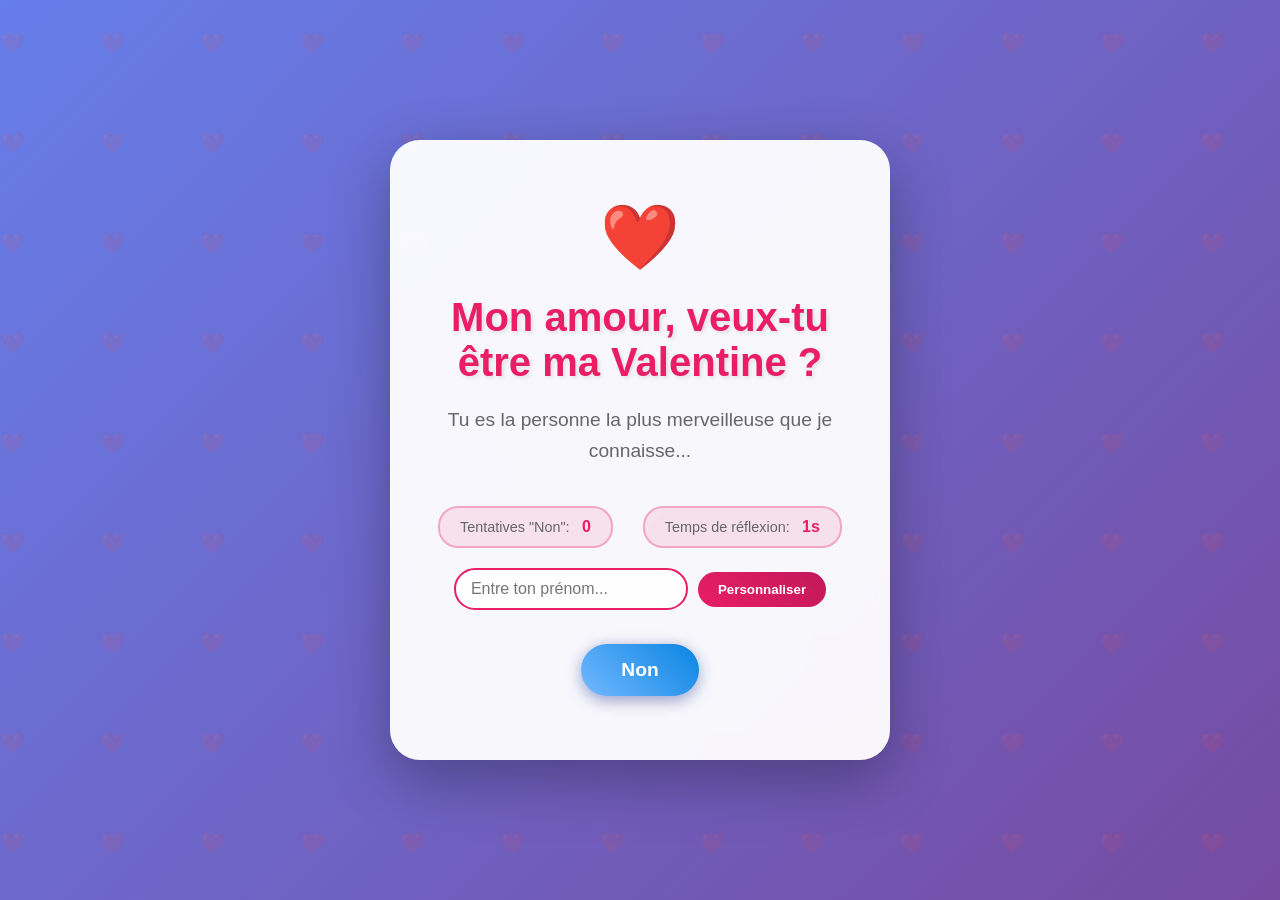
==== index.html @ cc2abc17 "Initial commit" ====
<!DOCTYPE html>
<html lang="fr">
<head>
    <meta charset="UTF-8">
    <meta name="viewport" content="width=device-width, initial-scale=1.0">
    <title>Veux-tu être ma Valentine ?</title>
    <link rel="stylesheet" href="style.css">
</head>
<body>
    <div class="container">
        <div class="heart-animation">❤️</div>
        <h1 class="title"><span id="custom-name">Mon amour</span>, veux-tu être ma Valentine ?</h1>
        <p class="subtitle">Tu es la personne la plus merveilleuse que je connaisse...</p>
        
        <div class="stats-container">
            <div class="stat-item">
                <span class="stat-label">Tentatives "Non":</span>
                <span id="attempt-count" class="stat-value">0</span>
            </div>
            <div class="stat-item">
                <span class="stat-label">Temps de réflexion:</span>
                <span id="timer" class="stat-value">0s</span>
            </div>
        </div>
        
        <div class="name-input-container">
            <input type="text" id="name-input" placeholder="Entre ton prénom..." maxlength="20">
            <button id="name-btn" class="btn-name">Personnaliser</button>
        </div>
        
        <div class="buttons-container">
            <button id="btn-yes" class="btn btn-yes">Oui</button>
            <button id="btn-no" class="btn btn-no">Non</button>
        </div>
        
        <div id="success-message" class="hidden">
            <h2>🎉 Oui ! Je suis si heureux ! 🎉</h2>
            <p>Nous allons passer une magnifique Saint-Valentine ensemble !</p>
            <div class="final-stats">
                <p>⏱️ Tu as mis <span id="final-time">0</span> secondes pour décider !</p>
                <p>🎯 Tu as essayé <span id="final-attempts">0</span> fois de dire non !</p>
            </div>
            <div class="hearts">❤️ 💕 💖 💗 💓 💝</div>
            <div id="quote-container" class="quote-container">
                <p class="quote"></p>
            </div>
            
            <div class="share-container">
                <button id="share-btn" class="btn-share">📱 Partager la bonne nouvelle</button>
            </div>
            
            <div class="secret-messages">
                <p class="secret-message" style="animation-delay: 1s">💝 Tu me rends le plus heureux des hommes</p>
                <p class="secret-message" style="animation-delay: 2s">🌹 Chaque moment avec toi est un trésor</p>
                <p class="secret-message" style="animation-delay: 3s">✨ Tu es mon soleil, mes étoiles, ma lune</p>
            </div>
        </div>
    </div>
    
    <script src="script.js"></script>
</body>
</html>
---- style.css ----
* {
    margin: 0;
    padding: 0;
    box-sizing: border-box;
}

body {
    font-family: 'Arial', sans-serif;
    background: linear-gradient(135deg, #667eea 0%, #764ba2 100%);
    min-height: 100vh;
    display: flex;
    justify-content: center;
    align-items: center;
    overflow: hidden;
    position: relative;
}

body::before {
    content: '';
    position: absolute;
    top: 0;
    left: 0;
    right: 0;
    bottom: 0;
    background: url('data:image/svg+xml,<svg xmlns="http://www.w3.org/2000/svg" viewBox="0 0 100 100"><text y="50" font-size="20" fill="rgba(255,255,255,0.1)">❤️</text></svg>');
    background-size: 100px 100px;
    animation: float-hearts 20s linear infinite;
    pointer-events: none;
}

@keyframes float-hearts {
    0% { transform: translateY(100vh) rotate(0deg); }
    100% { transform: translateY(-100px) rotate(360deg); }
}

.container {
    text-align: center;
    background: rgba(255, 255, 255, 0.95);
    padding: 60px 40px;
    border-radius: 30px;
    box-shadow: 0 20px 60px rgba(0, 0, 0, 0.3);
    max-width: 500px;
    position: relative;
    z-index: 10;
    backdrop-filter: blur(10px);
}

.heart-animation {
    font-size: 4rem;
    animation: heartbeat 1.5s ease-in-out infinite;
    margin-bottom: 20px;
}

@keyframes heartbeat {
    0%, 100% { transform: scale(1); }
    50% { transform: scale(1.2); }
}

.title {
    color: #e91e63;
    font-size: 2.5rem;
    margin-bottom: 20px;
    text-shadow: 2px 2px 4px rgba(0, 0, 0, 0.1);
    animation: glow 2s ease-in-out infinite alternate;
}

@keyframes glow {
    from { text-shadow: 2px 2px 4px rgba(0, 0, 0, 0.1), 0 0 10px rgba(233, 30, 99, 0.3); }
    to { text-shadow: 2px 2px 4px rgba(0, 0, 0, 0.1), 0 0 20px rgba(233, 30, 99, 0.6); }
}

.subtitle {
    color: #666;
    font-size: 1.2rem;
    margin-bottom: 40px;
    line-height: 1.6;
}

.buttons-container {
    display: flex;
    gap: 30px;
    justify-content: center;
    align-items: center;
    margin-top: 30px;
    position: relative;
    min-height: 60px;
}

.btn {
    padding: 15px 40px;
    font-size: 1.2rem;
    border: none;
    border-radius: 50px;
    cursor: pointer;
    font-weight: bold;
    transition: all 0.3s ease;
    position: relative;
    overflow: hidden;
}

.btn::before {
    content: '';
    position: absolute;
    top: 50%;
    left: 50%;
    width: 0;
    height: 0;
    border-radius: 50%;
    background: rgba(255, 255, 255, 0.5);
    transform: translate(-50%, -50%);
    transition: width 0.6s, height 0.6s;
}

.btn:hover::before {
    width: 300px;
    height: 300px;
}

.btn-yes {
    background: linear-gradient(45deg, #ff6b6b, #ee5a6f);
    color: white;
    box-shadow: 0 4px 15px rgba(238, 90, 111, 0.4);
}

.btn-yes:hover {
    transform: translateY(-3px);
    box-shadow: 0 6px 20px rgba(238, 90, 111, 0.6);
    background: linear-gradient(45deg, #ff5252, #e91e63);
}

.btn-no {
    background: linear-gradient(45deg, #74b9ff, #0984e3);
    color: white;
    box-shadow: 0 4px 15px rgba(9, 132, 227, 0.4);
    position: absolute;
    transition: all 0.2s ease;
}

.btn-no:hover {
    transform: translateY(-3px);
    box-shadow: 0 6px 20px rgba(9, 132, 227, 0.6);
    background: linear-gradient(45deg, #0984e3, #74b9ff);
}

.hidden {
    display: none;
}

#success-message {
    animation: fadeIn 0.5s ease;
}

@keyframes fadeIn {
    from { opacity: 0; transform: translateY(20px); }
    to { opacity: 1; transform: translateY(0); }
}

#success-message h2 {
    color: #e91e63;
    font-size: 2rem;
    margin-bottom: 20px;
    animation: bounce 0.5s ease infinite alternate;
}

@keyframes bounce {
    from { transform: translateY(0); }
    to { transform: translateY(-10px); }
}

#success-message p {
    color: #666;
    font-size: 1.1rem;
    margin-bottom: 20px;
}

.hearts {
    font-size: 2rem;
    animation: pulse 1s ease infinite;
}

.stats-container {
    display: flex;
    justify-content: center;
    gap: 30px;
    margin: 20px 0;
    flex-wrap: wrap;
}

.stat-item {
    background: rgba(233, 30, 99, 0.1);
    padding: 10px 20px;
    border-radius: 20px;
    border: 2px solid rgba(233, 30, 99, 0.3);
    transition: all 0.3s ease;
}

.stat-item:hover {
    transform: translateY(-2px);
    box-shadow: 0 4px 12px rgba(233, 30, 99, 0.2);
}

.stat-label {
    color: #666;
    font-size: 0.9rem;
    margin-right: 8px;
}

.stat-value {
    color: #e91e63;
    font-weight: bold;
    font-size: 1rem;
}

.name-input-container {
    margin: 20px 0;
    display: flex;
    gap: 10px;
    justify-content: center;
    align-items: center;
    flex-wrap: wrap;
}

#name-input {
    padding: 10px 15px;
    border: 2px solid #e91e63;
    border-radius: 25px;
    font-size: 1rem;
    outline: none;
    transition: all 0.3s ease;
    background: rgba(255, 255, 255, 0.9);
}

#name-input:focus {
    border-color: #c2185b;
    box-shadow: 0 0 10px rgba(233, 30, 99, 0.3);
    transform: scale(1.05);
}

.btn-name {
    padding: 10px 20px;
    background: linear-gradient(45deg, #e91e63, #c2185b);
    color: white;
    border: none;
    border-radius: 25px;
    cursor: pointer;
    font-weight: bold;
    transition: all 0.3s ease;
}

.btn-name:hover {
    transform: translateY(-2px);
    box-shadow: 0 4px 12px rgba(233, 30, 99, 0.4);
}

.final-stats {
    background: rgba(233, 30, 99, 0.1);
    padding: 15px;
    border-radius: 15px;
    margin: 20px 0;
    border: 2px solid rgba(233, 30, 99, 0.3);
}

.final-stats p {
    margin: 5px 0;
    color: #666;
    font-size: 1rem;
}

.final-stats span {
    color: #e91e63;
    font-weight: bold;
}

.share-container {
    margin: 20px 0;
}

.btn-share {
    padding: 12px 30px;
    background: linear-gradient(45deg, #4ecdc4, #44a3aa);
    color: white;
    border: none;
    border-radius: 25px;
    cursor: pointer;
    font-weight: bold;
    font-size: 1rem;
    transition: all 0.3s ease;
}

.btn-share:hover {
    transform: translateY(-3px);
    box-shadow: 0 6px 20px rgba(78, 205, 196, 0.4);
    background: linear-gradient(45deg, #44a3aa, #4ecdc4);
}

.secret-messages {
    margin-top: 20px;
}

.secret-message {
    color: #e91e63;
    font-style: italic;
    font-size: 0.9rem;
    margin: 8px 0;
    opacity: 0;
    animation: fadeInUp 1s ease forwards;
}

@keyframes fadeInUp {
    from {
        opacity: 0;
        transform: translateY(20px);
    }
    to {
        opacity: 1;
        transform: translateY(0);
    }
}

.quote-container {
    margin: 20px 0;
    min-height: 60px;
    display: flex;
    align-items: center;
    justify-content: center;
}

.quote {
    color: #e91e63;
    font-style: italic;
    font-size: 0.9rem;
    margin: 0;
    opacity: 0;
    animation: fadeIn 1s ease forwards;
    text-align: center;
    max-width: 90%;
}

@keyframes pulse {
    0%, 100% { transform: scale(1); }
    50% { transform: scale(1.1); }
}

@media (max-width: 600px) {
    .container {
        margin: 20px;
        padding: 40px 20px;
    }
    
    .title {
        font-size: 2rem;
    }
    
    .buttons-container {
        flex-direction: column;
        gap: 20px;
    }
    
    .btn {
        width: 200px;
    }
}
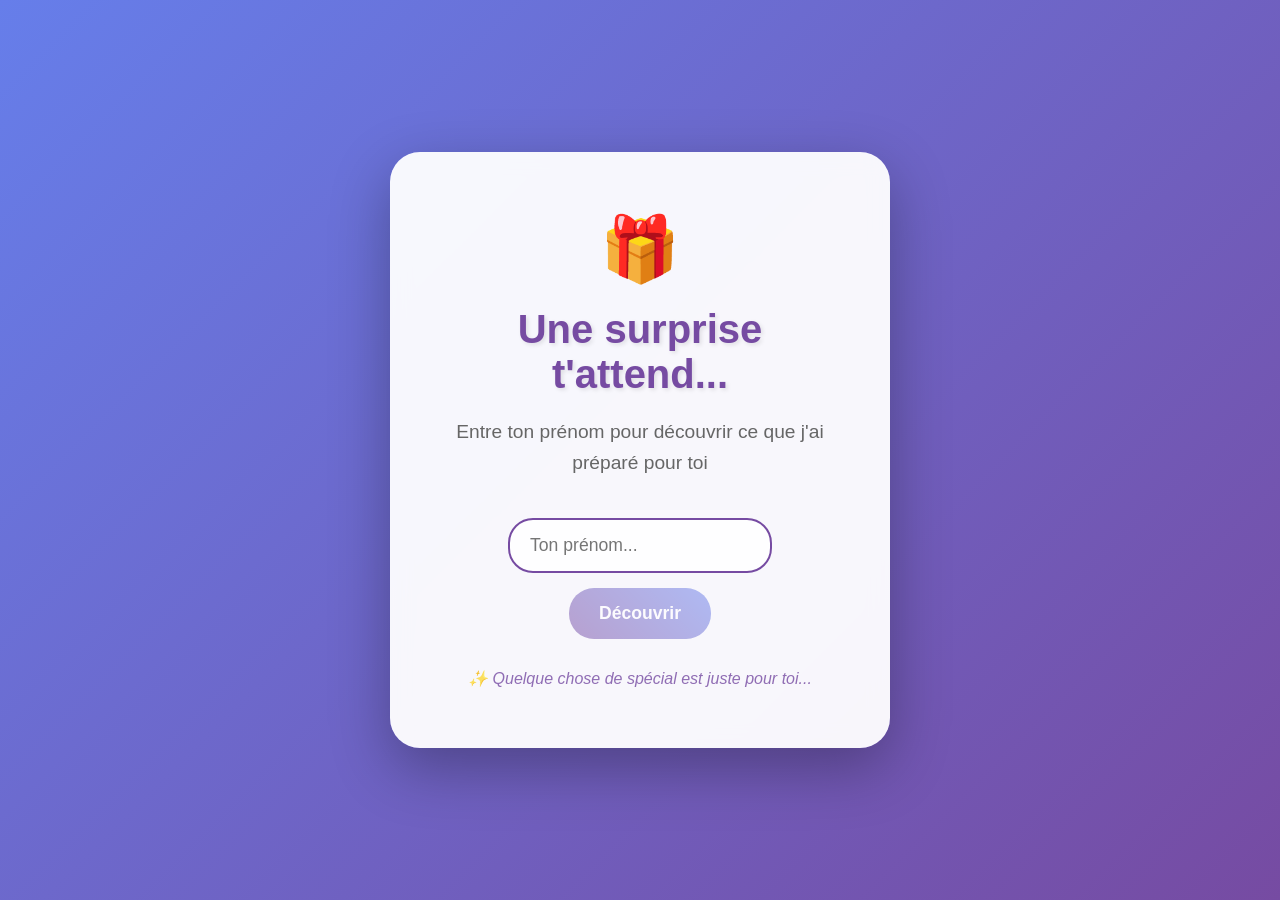
==== commit 98e67b4c: "[feature] login" ====
--- a/index.html
+++ b/index.html
@@ -7,7 +7,23 @@
     <link rel="stylesheet" href="style.css">
 </head>
 <body>
-    <div class="container">
+    <div id="welcome-screen" class="welcome-screen">
+        <div class="welcome-container">
+            <div class="mystery-icon">🎁</div>
+            <h1 class="welcome-title">Une surprise t'attend...</h1>
+            <p class="welcome-subtitle">Entre ton prénom pour découvrir ce que j'ai préparé pour toi</p>
+            
+            <div class="welcome-input-container">
+                <input type="text" id="welcome-name-input" placeholder="Ton prénom..." maxlength="20" autocomplete="off">
+                <button id="welcome-btn" class="btn-welcome">Découvrir</button>
+            </div>
+            
+            <p class="welcome-hint">✨ Quelque chose de spécial est juste pour toi...</p>
+        </div>
+    </div>
+    
+    <div id="main-content" class="hidden">
+        <div class="container">
         <div class="heart-animation">❤️</div>
         <h1 class="title"><span id="custom-name">Mon amour</span>, veux-tu être ma Valentine ?</h1>
         <p class="subtitle">Tu es la personne la plus merveilleuse que je connaisse...</p>
@@ -23,7 +39,7 @@
             </div>
         </div>
         
-        <div class="name-input-container">
+        <div class="name-input-container" style="display: none;">
             <input type="text" id="name-input" placeholder="Entre ton prénom..." maxlength="20">
             <button id="name-btn" class="btn-name">Personnaliser</button>
         </div>
@@ -43,6 +59,7 @@
             <div class="hearts">❤️ 💕 💖 💗 💓 💝</div>
             <div id="quote-container" class="quote-container">
                 <p class="quote"></p>
+                <button id="quote-btn" class="btn-quote">🎭 Autre citation</button>
             </div>
             
             <div class="share-container">
@@ -55,6 +72,7 @@
                 <p class="secret-message" style="animation-delay: 3s">✨ Tu es mon soleil, mes étoiles, ma lune</p>
             </div>
         </div>
+        </div>
     </div>
     
     <script src="script.js"></script>
--- a/style.css
+++ b/style.css
@@ -1,3 +1,141 @@
+/* Écran d'accueil mystérieux */
+.welcome-screen {
+    position: fixed;
+    top: 0;
+    left: 0;
+    width: 100%;
+    height: 100vh;
+    background: linear-gradient(135deg, #667eea 0%, #764ba2 100%);
+    display: flex;
+    justify-content: center;
+    align-items: center;
+    z-index: 9999;
+    transition: all 0.8s ease;
+}
+
+.welcome-screen.hidden {
+    opacity: 0;
+    transform: scale(1.1);
+    pointer-events: none;
+}
+
+.welcome-container {
+    text-align: center;
+    background: rgba(255, 255, 255, 0.95);
+    padding: 60px 40px;
+    border-radius: 30px;
+    box-shadow: 0 20px 60px rgba(0, 0, 0, 0.3);
+    max-width: 500px;
+    backdrop-filter: blur(10px);
+    animation: slideIn 0.8s ease;
+}
+
+@keyframes slideIn {
+    from {
+        opacity: 0;
+        transform: translateY(-50px);
+    }
+    to {
+        opacity: 1;
+        transform: translateY(0);
+    }
+}
+
+.mystery-icon {
+    font-size: 4rem;
+    animation: bounce 2s ease-in-out infinite;
+    margin-bottom: 20px;
+}
+
+@keyframes bounce {
+    0%, 100% { transform: translateY(0); }
+    50% { transform: translateY(-20px); }
+}
+
+.welcome-title {
+    color: #764ba2;
+    font-size: 2.5rem;
+    margin-bottom: 20px;
+    text-shadow: 2px 2px 4px rgba(0, 0, 0, 0.1);
+}
+
+.welcome-subtitle {
+    color: #666;
+    font-size: 1.2rem;
+    margin-bottom: 40px;
+    line-height: 1.6;
+}
+
+.welcome-input-container {
+    display: flex;
+    gap: 15px;
+    justify-content: center;
+    align-items: center;
+    margin-bottom: 30px;
+    flex-wrap: wrap;
+}
+
+#welcome-name-input {
+    padding: 15px 20px;
+    border: 2px solid #764ba2;
+    border-radius: 25px;
+    font-size: 1.1rem;
+    outline: none;
+    transition: all 0.3s ease;
+    background: rgba(255, 255, 255, 0.9);
+    min-width: 200px;
+}
+
+#welcome-name-input:focus {
+    border-color: #667eea;
+    box-shadow: 0 0 15px rgba(118, 75, 162, 0.3);
+    transform: scale(1.05);
+}
+
+.btn-welcome {
+    padding: 15px 30px;
+    background: linear-gradient(45deg, #764ba2, #667eea);
+    color: white;
+    border: none;
+    border-radius: 25px;
+    cursor: pointer;
+    font-weight: bold;
+    font-size: 1.1rem;
+    transition: all 0.3s ease;
+}
+
+.btn-welcome:hover {
+    transform: translateY(-3px);
+    box-shadow: 0 6px 20px rgba(118, 75, 162, 0.4);
+    background: linear-gradient(45deg, #667eea, #764ba2);
+}
+
+.btn-welcome:disabled {
+    opacity: 0.5;
+    cursor: not-allowed;
+    transform: none;
+}
+
+.welcome-hint {
+    color: #764ba2;
+    font-style: italic;
+    font-size: 1rem;
+    opacity: 0.8;
+    animation: pulse 2s ease-in-out infinite;
+}
+
+/* Contenu principal caché au début */
+#main-content {
+    opacity: 0;
+    transform: scale(0.9);
+    transition: all 0.8s ease 0.3s;
+}
+
+#main-content.show {
+    opacity: 1;
+    transform: scale(1);
+}
+
 * {
     margin: 0;
     padding: 0;
@@ -319,10 +457,12 @@
 
 .quote-container {
     margin: 20px 0;
-    min-height: 60px;
-    display: flex;
+    min-height: 80px;
+    display: flex;
+    flex-direction: column;
     align-items: center;
     justify-content: center;
+    gap: 15px;
 }
 
 .quote {
@@ -334,6 +474,25 @@
     animation: fadeIn 1s ease forwards;
     text-align: center;
     max-width: 90%;
+    min-height: 40px;
+}
+
+.btn-quote {
+    padding: 8px 20px;
+    background: linear-gradient(45deg, #9c27b0, #7b1fa2);
+    color: white;
+    border: none;
+    border-radius: 20px;
+    cursor: pointer;
+    font-weight: bold;
+    font-size: 0.9rem;
+    transition: all 0.3s ease;
+}
+
+.btn-quote:hover {
+    transform: translateY(-2px);
+    box-shadow: 0 4px 12px rgba(156, 39, 176, 0.4);
+    background: linear-gradient(45deg, #7b1fa2, #9c27b0);
 }
 
 @keyframes pulse {
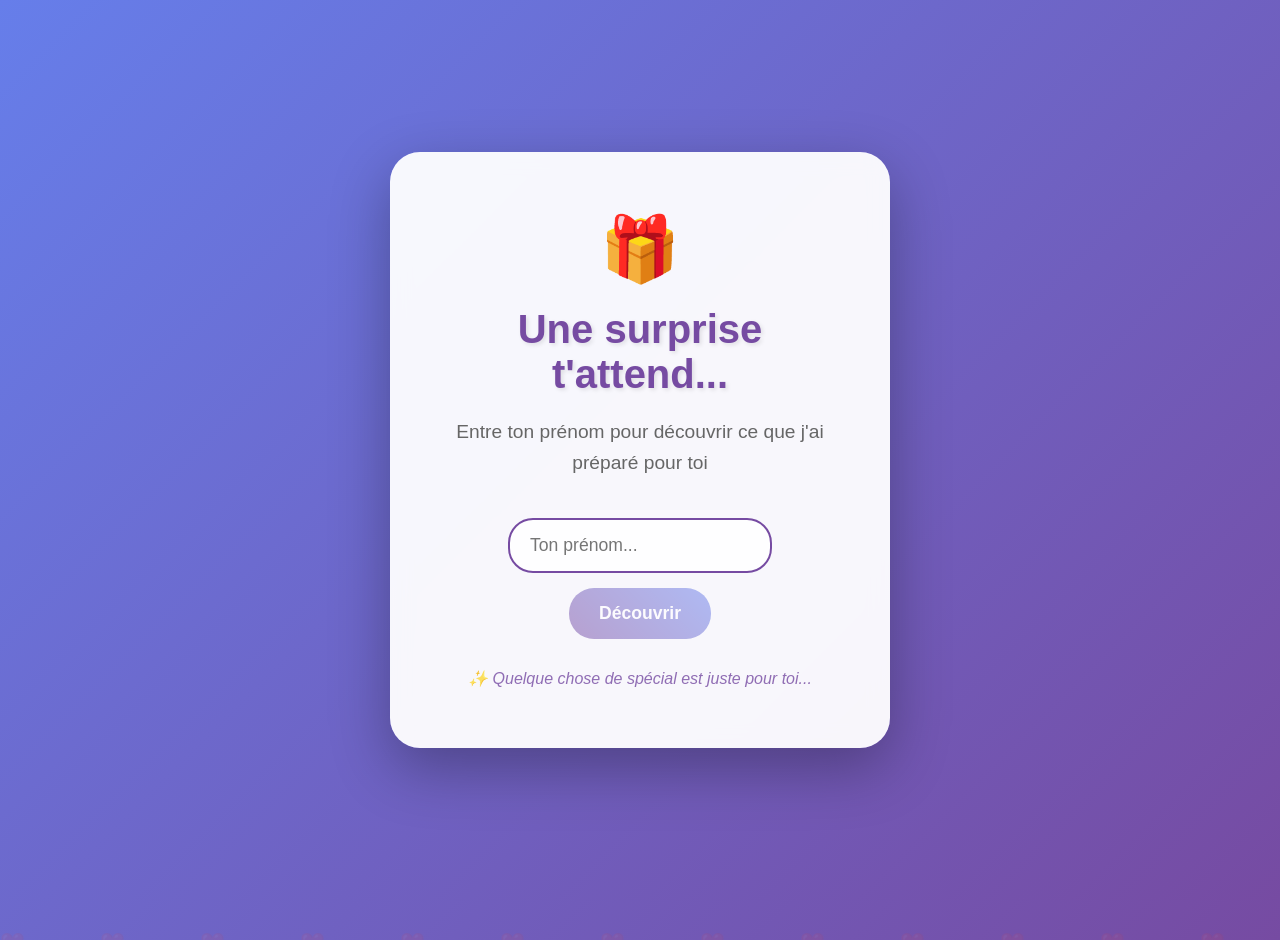
==== commit dd86d574: "[feature] quote" ====
--- a/index.html
+++ b/index.html
@@ -64,6 +64,7 @@
             
             <div class="share-container">
                 <button id="share-btn" class="btn-share">📱 Partager la bonne nouvelle</button>
+                <button id="quotes-btn" class="btn-quotes">🔞 Citations spéciales</button>
             </div>
             
             <div class="secret-messages">
--- a/style.css
+++ b/style.css
@@ -129,6 +129,11 @@
     opacity: 0;
     transform: scale(0.9);
     transition: all 0.8s ease 0.3s;
+    min-height: 100vh;
+    display: flex;
+    justify-content: center;
+    align-items: flex-start;
+    padding: 20px 0;
 }
 
 #main-content.show {
@@ -148,9 +153,10 @@
     min-height: 100vh;
     display: flex;
     justify-content: center;
-    align-items: center;
-    overflow: hidden;
+    align-items: flex-start;
+    overflow-x: hidden;
     position: relative;
+    padding: 20px 0;
 }
 
 body::before {
@@ -178,9 +184,11 @@
     border-radius: 30px;
     box-shadow: 0 20px 60px rgba(0, 0, 0, 0.3);
     max-width: 500px;
+    width: 100%;
     position: relative;
     z-index: 10;
     backdrop-filter: blur(10px);
+    margin: 20px auto;
 }
 
 .heart-animation {
@@ -286,6 +294,8 @@
 
 #success-message {
     animation: fadeIn 0.5s ease;
+    max-height: none;
+    overflow: visible;
 }
 
 @keyframes fadeIn {
@@ -423,12 +433,32 @@
     font-weight: bold;
     font-size: 1rem;
     transition: all 0.3s ease;
+    margin: 5px;
 }
 
 .btn-share:hover {
     transform: translateY(-3px);
     box-shadow: 0 6px 20px rgba(78, 205, 196, 0.4);
     background: linear-gradient(45deg, #44a3aa, #4ecdc4);
+}
+
+.btn-quotes {
+    padding: 12px 30px;
+    background: linear-gradient(45deg, #ff006e, #8338ec);
+    color: white;
+    border: none;
+    border-radius: 25px;
+    cursor: pointer;
+    font-weight: bold;
+    font-size: 1rem;
+    transition: all 0.3s ease;
+    margin: 5px;
+}
+
+.btn-quotes:hover {
+    transform: translateY(-3px);
+    box-shadow: 0 6px 20px rgba(255, 0, 110, 0.4);
+    background: linear-gradient(45deg, #8338ec, #ff006e);
 }
 
 .secret-messages {
@@ -501,9 +531,18 @@
 }
 
 @media (max-width: 600px) {
+    body {
+        padding: 10px 0;
+    }
+    
     .container {
-        margin: 20px;
+        margin: 10px auto;
         padding: 40px 20px;
+        max-width: 95%;
+    }
+    
+    #main-content {
+        padding: 10px 0;
     }
     
     .title {
